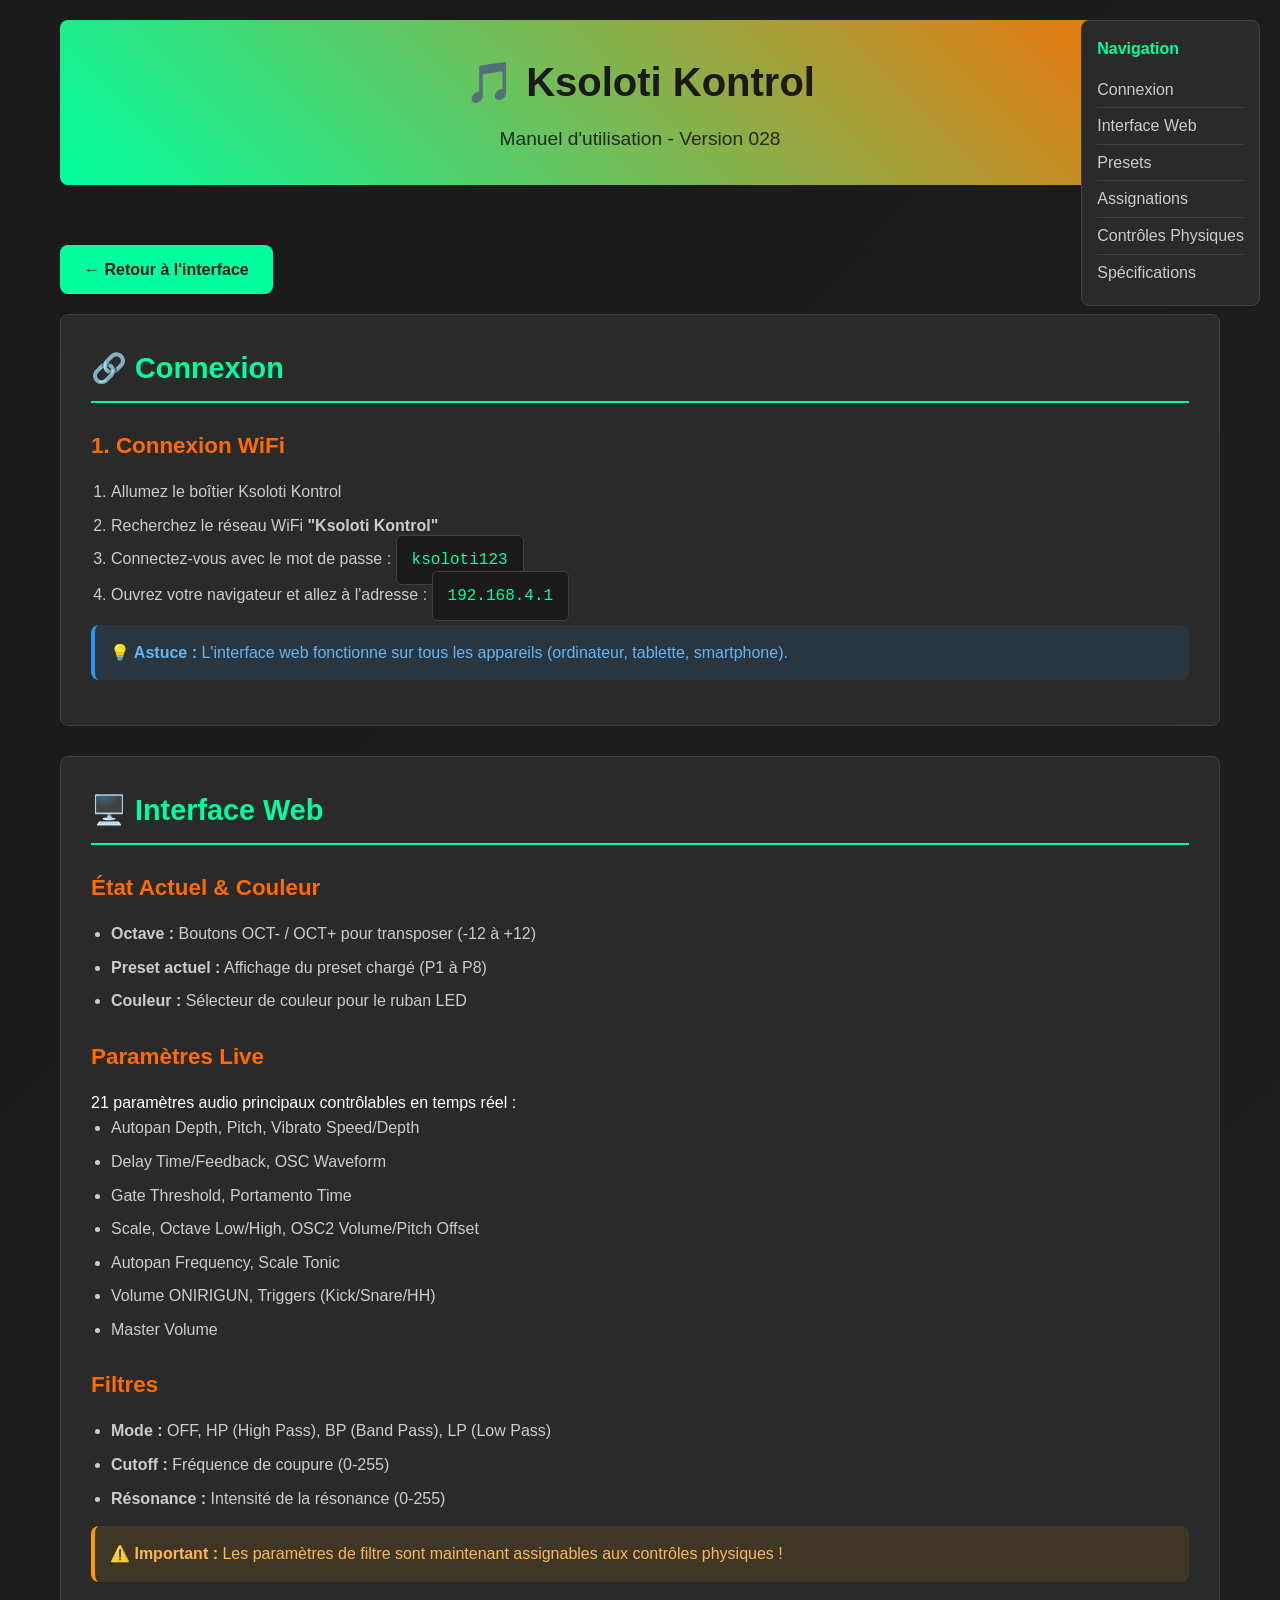
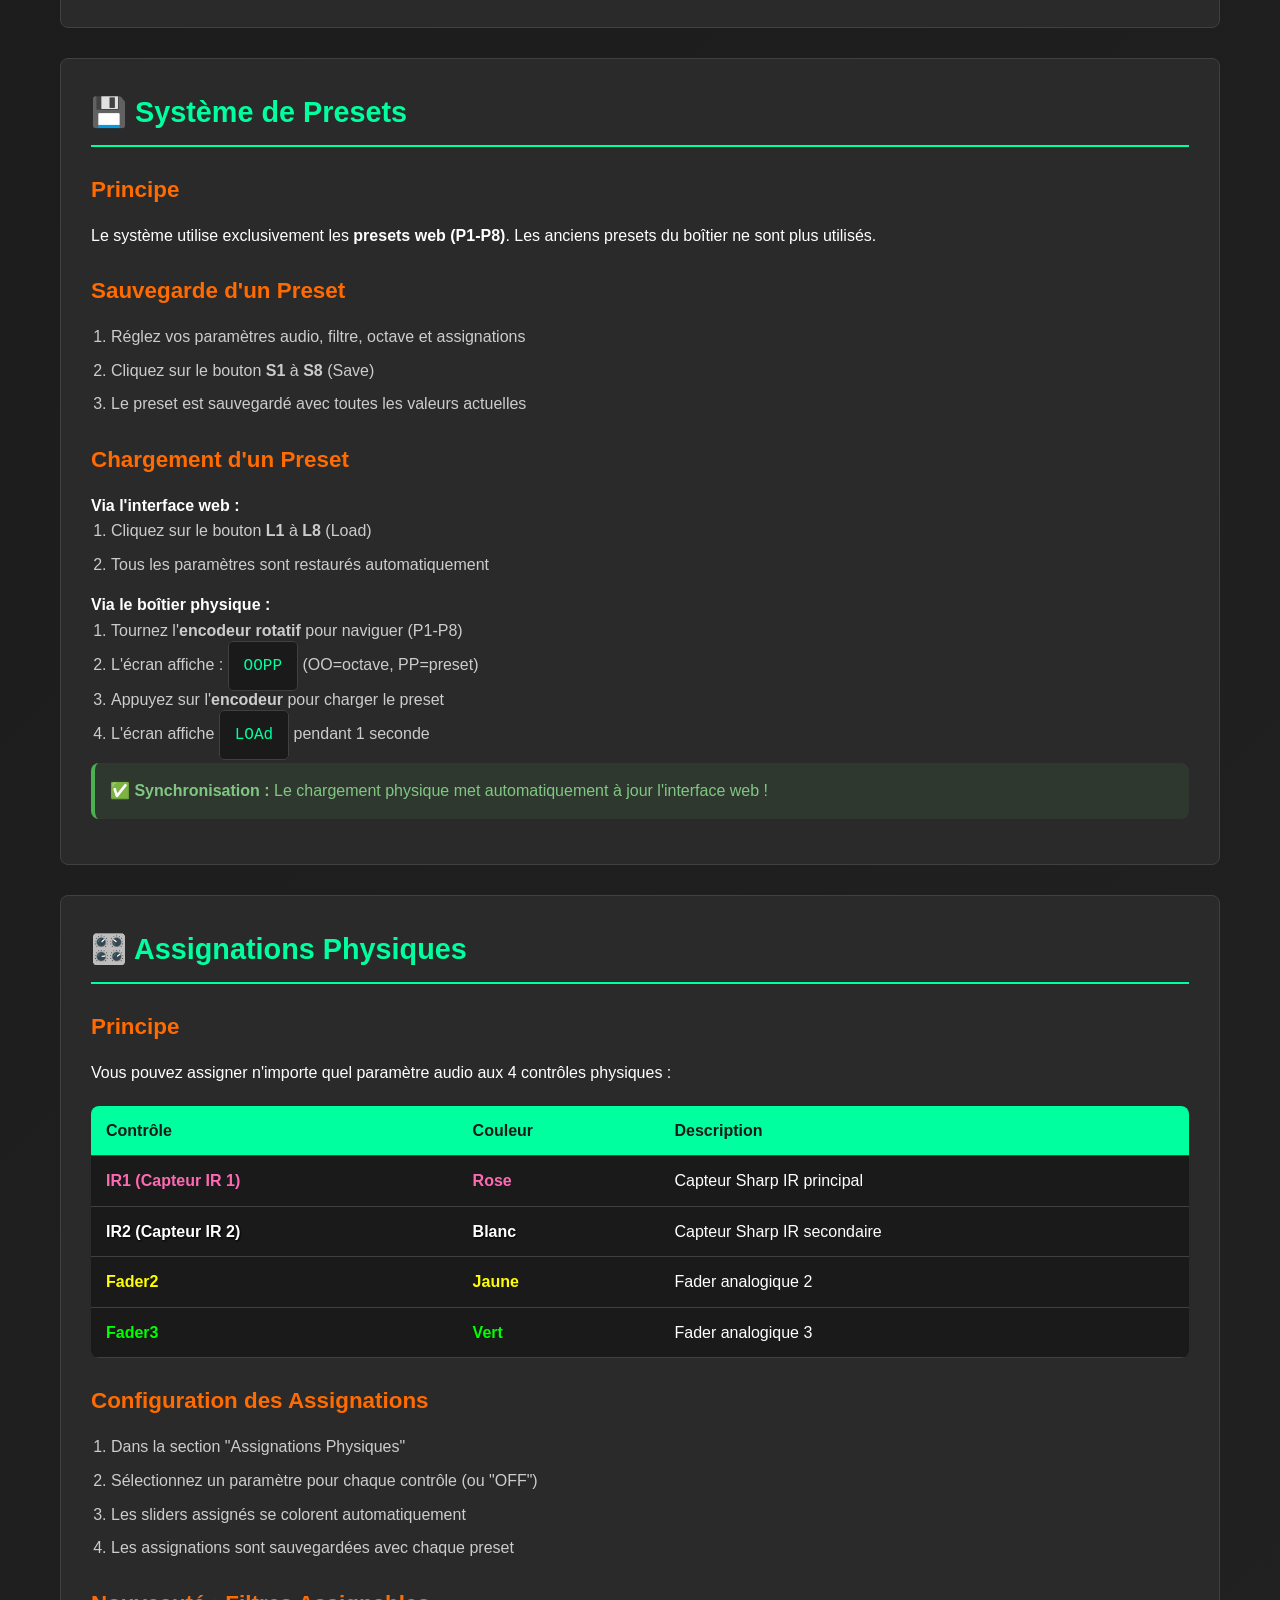
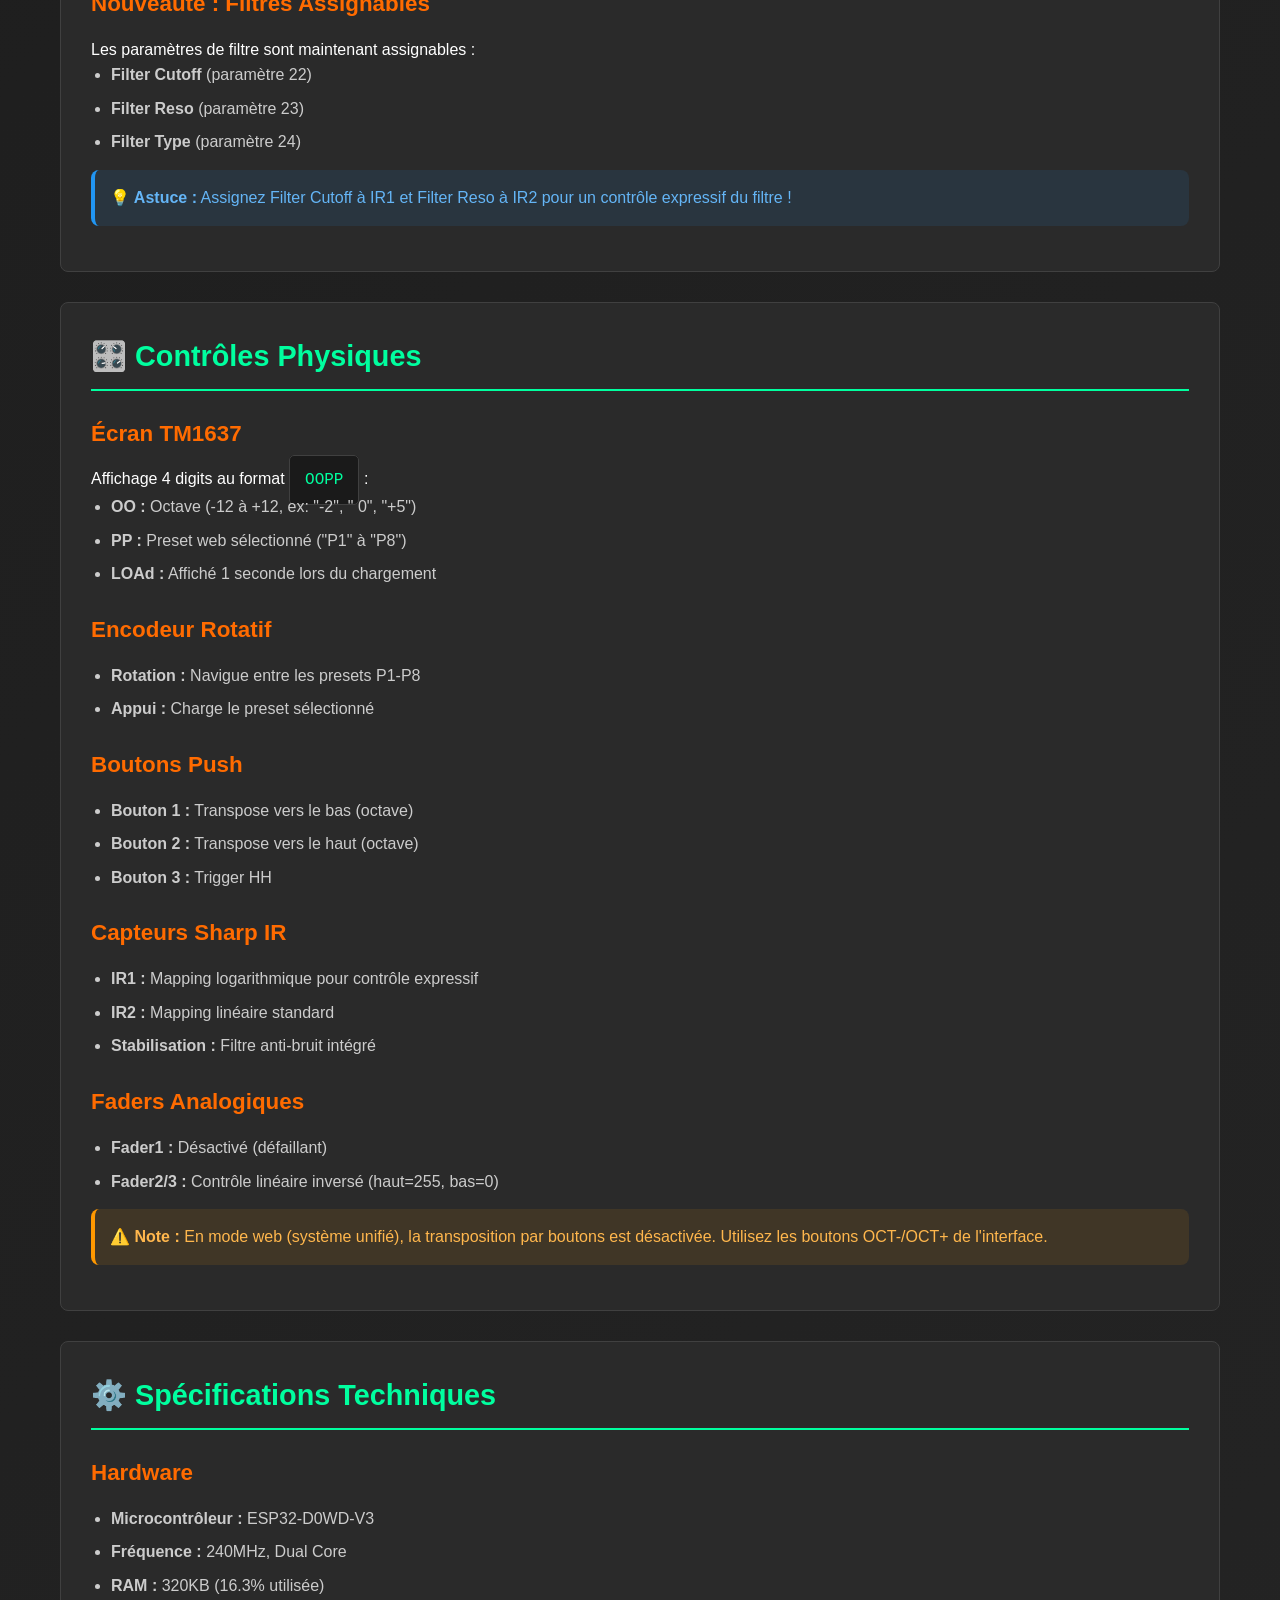
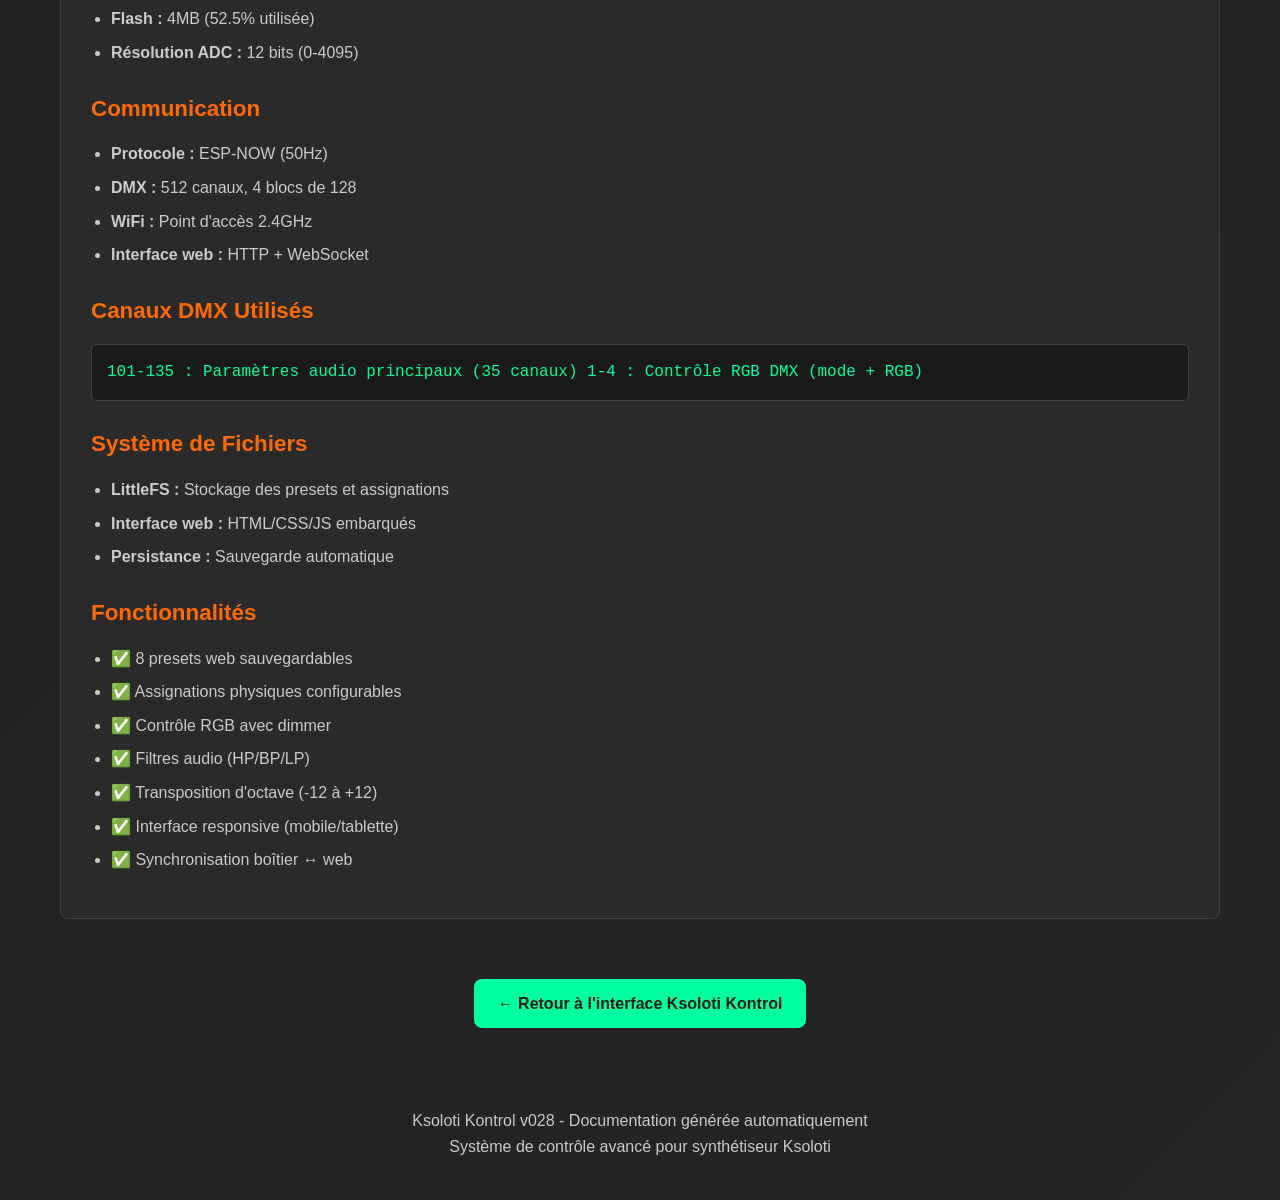
==== documentation/manuel.html @ e6fbb42e "cette version fonctionne parfaitement 26082025" ====
<!DOCTYPE html>
<html lang="fr">
<head>
    <meta charset="UTF-8">
    <meta name="viewport" content="width=device-width, initial-scale=1.0">
    <title>Manuel d'utilisation - Ksoloti Kontrol</title>
    <style>
        /* Variables CSS */
        :root {
            --primary-color: #00ff9f;
            --secondary-color: #ff6b00;
            --bg-color: #1a1a1a;
            --surface-color: #2a2a2a;
            --text-color: #ffffff;
            --text-color-secondary: #cccccc;
            --border-color: #404040;
            --success-color: #4caf50;
            --warning-color: #ff9800;
            --error-color: #f44336;
            --border-radius: 8px;
            --transition: all 0.3s ease;
        }

        /* Reset et base */
        * {
            margin: 0;
            padding: 0;
            box-sizing: border-box;
        }

        body {
            font-family: 'Segoe UI', Tahoma, Geneva, Verdana, sans-serif;
            background: linear-gradient(135deg, var(--bg-color) 0%, #252525 100%);
            color: var(--text-color);
            line-height: 1.6;
            min-height: 100vh;
        }

        .main-container {
            max-width: 1200px;
            margin: 0 auto;
            padding: 20px;
        }

        /* Header */
        header {
            text-align: center;
            margin-bottom: 40px;
            padding: 30px 0;
            background: linear-gradient(45deg, var(--primary-color), var(--secondary-color));
            border-radius: var(--border-radius);
            color: var(--bg-color);
        }

        h1 {
            font-size: 2.5rem;
            font-weight: bold;
            margin-bottom: 10px;
        }

        .subtitle {
            font-size: 1.2rem;
            opacity: 0.9;
        }

        /* Sections */
        .section {
            background: var(--surface-color);
            border-radius: var(--border-radius);
            padding: 30px;
            margin-bottom: 30px;
            border: 1px solid var(--border-color);
        }

        .section h2 {
            color: var(--primary-color);
            font-size: 1.8rem;
            margin-bottom: 20px;
            border-bottom: 2px solid var(--primary-color);
            padding-bottom: 10px;
        }

        .section h3 {
            color: var(--secondary-color);
            font-size: 1.4rem;
            margin: 25px 0 15px 0;
        }

        /* Listes */
        ul, ol {
            margin-left: 20px;
            margin-bottom: 15px;
        }

        li {
            margin-bottom: 8px;
            color: var(--text-color-secondary);
        }

        /* Code et exemples */
        .code {
            background: var(--bg-color);
            border: 1px solid var(--border-color);
            border-radius: 5px;
            padding: 15px;
            font-family: 'Courier New', monospace;
            margin: 15px 0;
            color: var(--primary-color);
        }

        /* Tableaux */
        table {
            width: 100%;
            border-collapse: collapse;
            margin: 20px 0;
            background: var(--bg-color);
            border-radius: var(--border-radius);
            overflow: hidden;
        }

        th, td {
            padding: 12px 15px;
            text-align: left;
            border-bottom: 1px solid var(--border-color);
        }

        th {
            background: var(--primary-color);
            color: var(--bg-color);
            font-weight: bold;
        }

        tr:hover {
            background: rgba(0, 255, 159, 0.1);
        }

        /* Couleurs d'assignation */
        .color-ir1 { color: #ff69b4; font-weight: bold; }
        .color-ir2 { color: #ffffff; font-weight: bold; text-shadow: 1px 1px 2px #000000; }
        .color-fader2 { color: #ffff00; font-weight: bold; }
        .color-fader3 { color: #00ff00; font-weight: bold; }

        /* Alertes */
        .alert {
            padding: 15px;
            border-radius: var(--border-radius);
            margin: 15px 0;
            border-left: 4px solid;
        }

        .alert-info {
            background: rgba(33, 150, 243, 0.1);
            border-color: #2196f3;
            color: #64b5f6;
        }

        .alert-warning {
            background: rgba(255, 152, 0, 0.1);
            border-color: var(--warning-color);
            color: #ffb74d;
        }

        .alert-success {
            background: rgba(76, 175, 80, 0.1);
            border-color: var(--success-color);
            color: #81c784;
        }

        /* Navigation flottante */
        .nav-float {
            position: fixed;
            top: 20px;
            right: 20px;
            background: var(--surface-color);
            border: 1px solid var(--border-color);
            border-radius: var(--border-radius);
            padding: 15px;
            max-width: 250px;
            z-index: 1000;
        }

        .nav-float h3 {
            color: var(--primary-color);
            font-size: 1rem;
            margin-bottom: 10px;
        }

        .nav-float a {
            display: block;
            color: var(--text-color-secondary);
            text-decoration: none;
            padding: 5px 0;
            border-bottom: 1px solid var(--border-color);
            transition: var(--transition);
        }

        .nav-float a:hover {
            color: var(--primary-color);
        }

        .nav-float a:last-child {
            border-bottom: none;
        }

        /* Responsive */
        @media (max-width: 768px) {
            .nav-float {
                display: none;
            }
            
            h1 {
                font-size: 2rem;
            }
            
            .section {
                padding: 20px;
            }
        }

        /* Bouton retour */
        .back-button {
            display: inline-block;
            background: var(--primary-color);
            color: var(--bg-color);
            padding: 12px 24px;
            border-radius: var(--border-radius);
            text-decoration: none;
            font-weight: bold;
            transition: var(--transition);
            margin: 20px 0;
        }

        .back-button:hover {
            background: var(--secondary-color);
            transform: translateY(-2px);
        }
    </style>
</head>
<body>
    <!-- Navigation flottante -->
    <div class="nav-float">
        <h3>Navigation</h3>
        <a href="#connexion">Connexion</a>
        <a href="#interface">Interface Web</a>
        <a href="#presets">Presets</a>
        <a href="#assignations">Assignations</a>
        <a href="#boitier">Contrôles Physiques</a>
        <a href="#specifications">Spécifications</a>
    </div>

    <div class="main-container">
        <header>
            <h1>🎵 Ksoloti Kontrol</h1>
            <div class="subtitle">Manuel d'utilisation - Version 028</div>
        </header>

        <a href="/" class="back-button">← Retour à l'interface</a>

        <section class="section" id="connexion">
            <h2>🔗 Connexion</h2>
            
            <h3>1. Connexion WiFi</h3>
            <ol>
                <li>Allumez le boîtier Ksoloti Kontrol</li>
                <li>Recherchez le réseau WiFi <strong>"Ksoloti Kontrol"</strong></li>
                <li>Connectez-vous avec le mot de passe : <span class="code">ksoloti123</span></li>
                <li>Ouvrez votre navigateur et allez à l'adresse : <span class="code">192.168.4.1</span></li>
            </ol>

            <div class="alert alert-info">
                <strong>💡 Astuce :</strong> L'interface web fonctionne sur tous les appareils (ordinateur, tablette, smartphone).
            </div>
        </section>

        <section class="section" id="interface">
            <h2>🖥️ Interface Web</h2>
            
            <h3>État Actuel & Couleur</h3>
            <ul>
                <li><strong>Octave :</strong> Boutons OCT- / OCT+ pour transposer (-12 à +12)</li>
                <li><strong>Preset actuel :</strong> Affichage du preset chargé (P1 à P8)</li>
                <li><strong>Couleur :</strong> Sélecteur de couleur pour le ruban LED</li>
            </ul>

            <h3>Paramètres Live</h3>
            <p>21 paramètres audio principaux contrôlables en temps réel :</p>
            <ul>
                <li>Autopan Depth, Pitch, Vibrato Speed/Depth</li>
                <li>Delay Time/Feedback, OSC Waveform</li>
                <li>Gate Threshold, Portamento Time</li>
                <li>Scale, Octave Low/High, OSC2 Volume/Pitch Offset</li>
                <li>Autopan Frequency, Scale Tonic</li>
                <li>Volume ONIRIGUN, Triggers (Kick/Snare/HH)</li>
                <li>Master Volume</li>
            </ul>

            <h3>Filtres</h3>
            <ul>
                <li><strong>Mode :</strong> OFF, HP (High Pass), BP (Band Pass), LP (Low Pass)</li>
                <li><strong>Cutoff :</strong> Fréquence de coupure (0-255)</li>
                <li><strong>Résonance :</strong> Intensité de la résonance (0-255)</li>
            </ul>

            <div class="alert alert-warning">
                <strong>⚠️ Important :</strong> Les paramètres de filtre sont maintenant assignables aux contrôles physiques !
            </div>
        </section>

        <section class="section" id="presets">
            <h2>💾 Système de Presets</h2>
            
            <h3>Principe</h3>
            <p>Le système utilise exclusivement les <strong>presets web (P1-P8)</strong>. Les anciens presets du boîtier ne sont plus utilisés.</p>

            <h3>Sauvegarde d'un Preset</h3>
            <ol>
                <li>Réglez vos paramètres audio, filtre, octave et assignations</li>
                <li>Cliquez sur le bouton <strong>S1</strong> à <strong>S8</strong> (Save)</li>
                <li>Le preset est sauvegardé avec toutes les valeurs actuelles</li>
            </ol>

            <h3>Chargement d'un Preset</h3>
            <p><strong>Via l'interface web :</strong></p>
            <ol>
                <li>Cliquez sur le bouton <strong>L1</strong> à <strong>L8</strong> (Load)</li>
                <li>Tous les paramètres sont restaurés automatiquement</li>
            </ol>

            <p><strong>Via le boîtier physique :</strong></p>
            <ol>
                <li>Tournez l'<strong>encodeur rotatif</strong> pour naviguer (P1-P8)</li>
                <li>L'écran affiche : <span class="code">OOPP</span> (OO=octave, PP=preset)</li>
                <li>Appuyez sur l'<strong>encodeur</strong> pour charger le preset</li>
                <li>L'écran affiche <span class="code">LOAd</span> pendant 1 seconde</li>
            </ol>

            <div class="alert alert-success">
                <strong>✅ Synchronisation :</strong> Le chargement physique met automatiquement à jour l'interface web !
            </div>
        </section>

        <section class="section" id="assignations">
            <h2>🎛️ Assignations Physiques</h2>
            
            <h3>Principe</h3>
            <p>Vous pouvez assigner n'importe quel paramètre audio aux 4 contrôles physiques :</p>
            
            <table>
                <tr>
                    <th>Contrôle</th>
                    <th>Couleur</th>
                    <th>Description</th>
                </tr>
                <tr>
                    <td class="color-ir1">IR1 (Capteur IR 1)</td>
                    <td class="color-ir1">Rose</td>
                    <td>Capteur Sharp IR principal</td>
                </tr>
                <tr>
                    <td class="color-ir2">IR2 (Capteur IR 2)</td>
                    <td class="color-ir2">Blanc</td>
                    <td>Capteur Sharp IR secondaire</td>
                </tr>
                <tr>
                    <td class="color-fader2">Fader2</td>
                    <td class="color-fader2">Jaune</td>
                    <td>Fader analogique 2</td>
                </tr>
                <tr>
                    <td class="color-fader3">Fader3</td>
                    <td class="color-fader3">Vert</td>
                    <td>Fader analogique 3</td>
                </tr>
            </table>

            <h3>Configuration des Assignations</h3>
            <ol>
                <li>Dans la section "Assignations Physiques"</li>
                <li>Sélectionnez un paramètre pour chaque contrôle (ou "OFF")</li>
                <li>Les sliders assignés se colorent automatiquement</li>
                <li>Les assignations sont sauvegardées avec chaque preset</li>
            </ol>

            <h3>Nouveauté : Filtres Assignables</h3>
            <p>Les paramètres de filtre sont maintenant assignables :</p>
            <ul>
                <li><strong>Filter Cutoff</strong> (paramètre 22)</li>
                <li><strong>Filter Reso</strong> (paramètre 23)</li>
                <li><strong>Filter Type</strong> (paramètre 24)</li>
            </ul>

            <div class="alert alert-info">
                <strong>💡 Astuce :</strong> Assignez Filter Cutoff à IR1 et Filter Reso à IR2 pour un contrôle expressif du filtre !
            </div>
        </section>

        <section class="section" id="boitier">
            <h2>🎛️ Contrôles Physiques</h2>
            
            <h3>Écran TM1637</h3>
            <p>Affichage 4 digits au format <span class="code">OOPP</span> :</p>
            <ul>
                <li><strong>OO :</strong> Octave (-12 à +12, ex: "-2", " 0", "+5")</li>
                <li><strong>PP :</strong> Preset web sélectionné ("P1" à "P8")</li>
                <li><strong>LOAd :</strong> Affiché 1 seconde lors du chargement</li>
            </ul>

            <h3>Encodeur Rotatif</h3>
            <ul>
                <li><strong>Rotation :</strong> Navigue entre les presets P1-P8</li>
                <li><strong>Appui :</strong> Charge le preset sélectionné</li>
            </ul>

            <h3>Boutons Push</h3>
            <ul>
                <li><strong>Bouton 1 :</strong> Transpose vers le bas (octave)</li>
                <li><strong>Bouton 2 :</strong> Transpose vers le haut (octave)</li>
                <li><strong>Bouton 3 :</strong> Trigger HH</li>
            </ul>

            <h3>Capteurs Sharp IR</h3>
            <ul>
                <li><strong>IR1 :</strong> Mapping logarithmique pour contrôle expressif</li>
                <li><strong>IR2 :</strong> Mapping linéaire standard</li>
                <li><strong>Stabilisation :</strong> Filtre anti-bruit intégré</li>
            </ul>

            <h3>Faders Analogiques</h3>
            <ul>
                <li><strong>Fader1 :</strong> Désactivé (défaillant)</li>
                <li><strong>Fader2/3 :</strong> Contrôle linéaire inversé (haut=255, bas=0)</li>
            </ul>

            <div class="alert alert-warning">
                <strong>⚠️ Note :</strong> En mode web (système unifié), la transposition par boutons est désactivée. Utilisez les boutons OCT-/OCT+ de l'interface.
            </div>
        </section>

        <section class="section" id="specifications">
            <h2>⚙️ Spécifications Techniques</h2>
            
            <h3>Hardware</h3>
            <ul>
                <li><strong>Microcontrôleur :</strong> ESP32-D0WD-V3</li>
                <li><strong>Fréquence :</strong> 240MHz, Dual Core</li>
                <li><strong>RAM :</strong> 320KB (16.3% utilisée)</li>
                <li><strong>Flash :</strong> 4MB (52.5% utilisée)</li>
                <li><strong>Résolution ADC :</strong> 12 bits (0-4095)</li>
            </ul>

            <h3>Communication</h3>
            <ul>
                <li><strong>Protocole :</strong> ESP-NOW (50Hz)</li>
                <li><strong>DMX :</strong> 512 canaux, 4 blocs de 128</li>
                <li><strong>WiFi :</strong> Point d'accès 2.4GHz</li>
                <li><strong>Interface web :</strong> HTTP + WebSocket</li>
            </ul>

            <h3>Canaux DMX Utilisés</h3>
            <div class="code">
101-135 : Paramètres audio principaux (35 canaux)
1-4     : Contrôle RGB DMX (mode + RGB)
            </div>

            <h3>Système de Fichiers</h3>
            <ul>
                <li><strong>LittleFS :</strong> Stockage des presets et assignations</li>
                <li><strong>Interface web :</strong> HTML/CSS/JS embarqués</li>
                <li><strong>Persistance :</strong> Sauvegarde automatique</li>
            </ul>

            <h3>Fonctionnalités</h3>
            <ul>
                <li>✅ 8 presets web sauvegardables</li>
                <li>✅ Assignations physiques configurables</li>
                <li>✅ Contrôle RGB avec dimmer</li>
                <li>✅ Filtres audio (HP/BP/LP)</li>
                <li>✅ Transposition d'octave (-12 à +12)</li>
                <li>✅ Interface responsive (mobile/tablette)</li>
                <li>✅ Synchronisation boîtier ↔ web</li>
            </ul>
        </section>

        <div style="text-align: center; margin: 40px 0;">
            <a href="/" class="back-button">← Retour à l'interface Ksoloti Kontrol</a>
        </div>

        <footer style="text-align: center; color: var(--text-color-secondary); margin-top: 40px; padding: 20px;">
            <p>Ksoloti Kontrol v028 - Documentation générée automatiquement</p>
            <p>Système de contrôle avancé pour synthétiseur Ksoloti</p>
        </footer>
    </div>

    <script>
        // Navigation fluide
        document.querySelectorAll('.nav-float a[href^="#"]').forEach(anchor => {
            anchor.addEventListener('click', function (e) {
                e.preventDefault();
                const target = document.querySelector(this.getAttribute('href'));
                if (target) {
                    target.scrollIntoView({
                        behavior: 'smooth',
                        block: 'start'
                    });
                }
            });
        });

        // Highlight de la section active
        function highlightActiveSection() {
            const sections = document.querySelectorAll('.section[id]');
            const navLinks = document.querySelectorAll('.nav-float a[href^="#"]');
            
            let current = '';
            sections.forEach(section => {
                const sectionTop = section.offsetTop - 100;
                if (window.pageYOffset >= sectionTop) {
                    current = section.getAttribute('id');
                }
            });

            navLinks.forEach(link => {
                link.style.color = 'var(--text-color-secondary)';
                if (link.getAttribute('href') === '#' + current) {
                    link.style.color = 'var(--primary-color)';
                }
            });
        }

        window.addEventListener('scroll', highlightActiveSection);
        highlightActiveSection(); // Initial call

        // Animation d'entrée
        document.addEventListener('DOMContentLoaded', function() {
            const sections = document.querySelectorAll('.section');
            const observer = new IntersectionObserver((entries) => {
                entries.forEach(entry => {
                    if (entry.isIntersecting) {
                        entry.target.style.opacity = '1';
                        entry.target.style.transform = 'translateY(0)';
                    }
                });
            }, { threshold: 0.1 });

            sections.forEach(section => {
                section.style.opacity = '0';
                section.style.transform = 'translateY(30px)';
                section.style.transition = 'opacity 0.6s ease, transform 0.6s ease';
                observer.observe(section);
            });
        });
    </script>
</body>
</html>
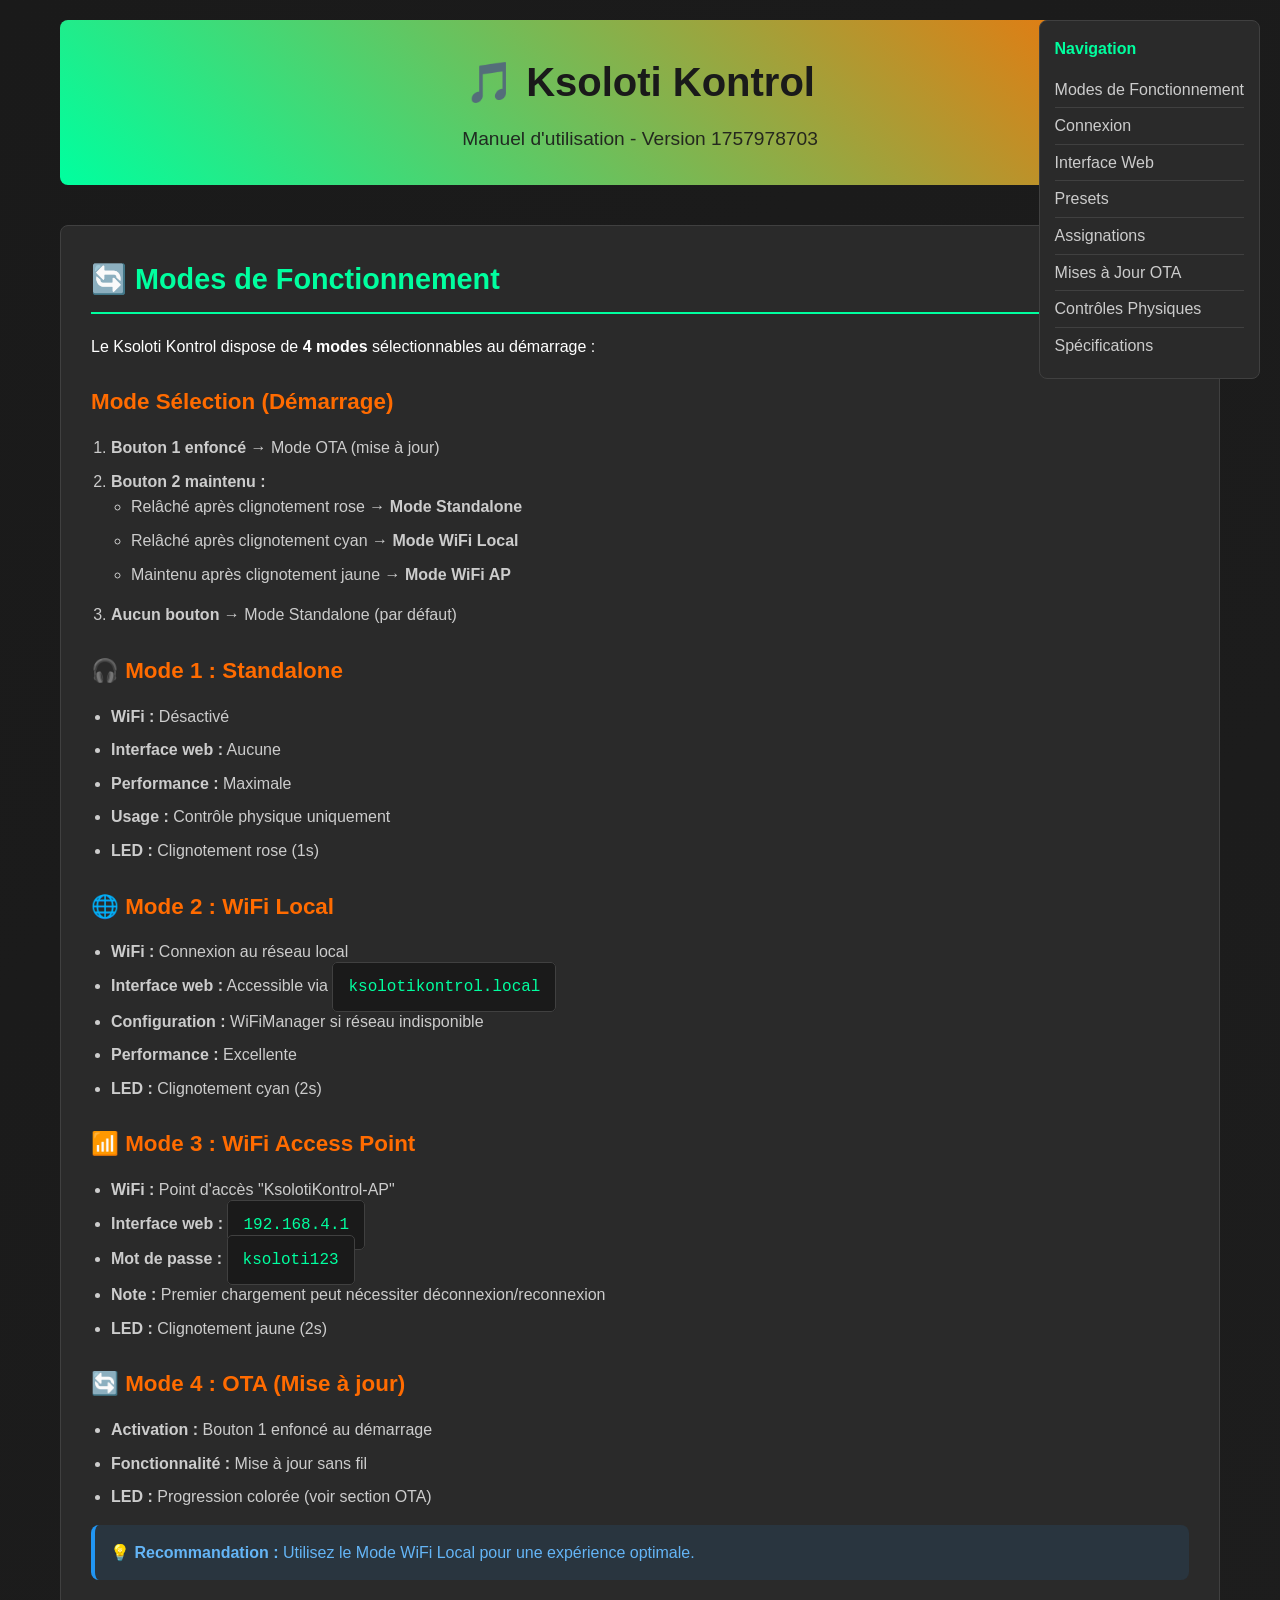
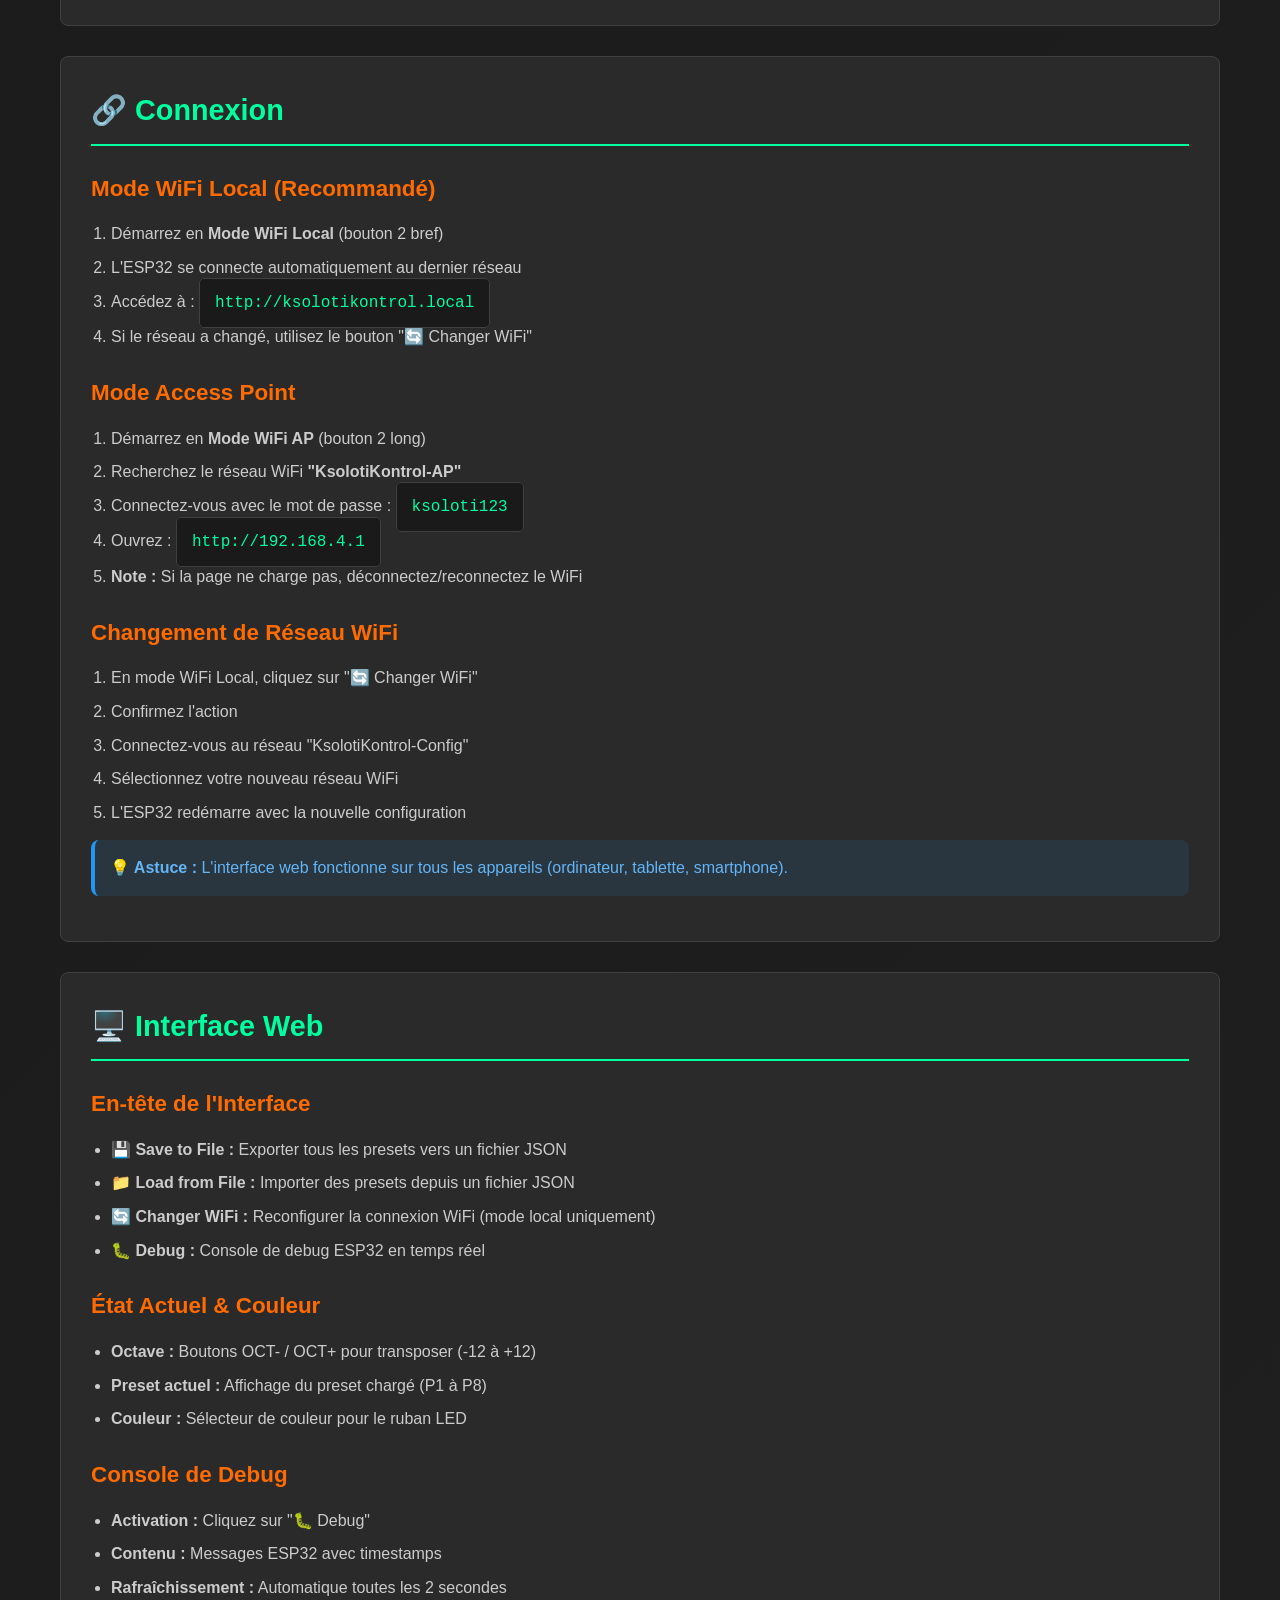
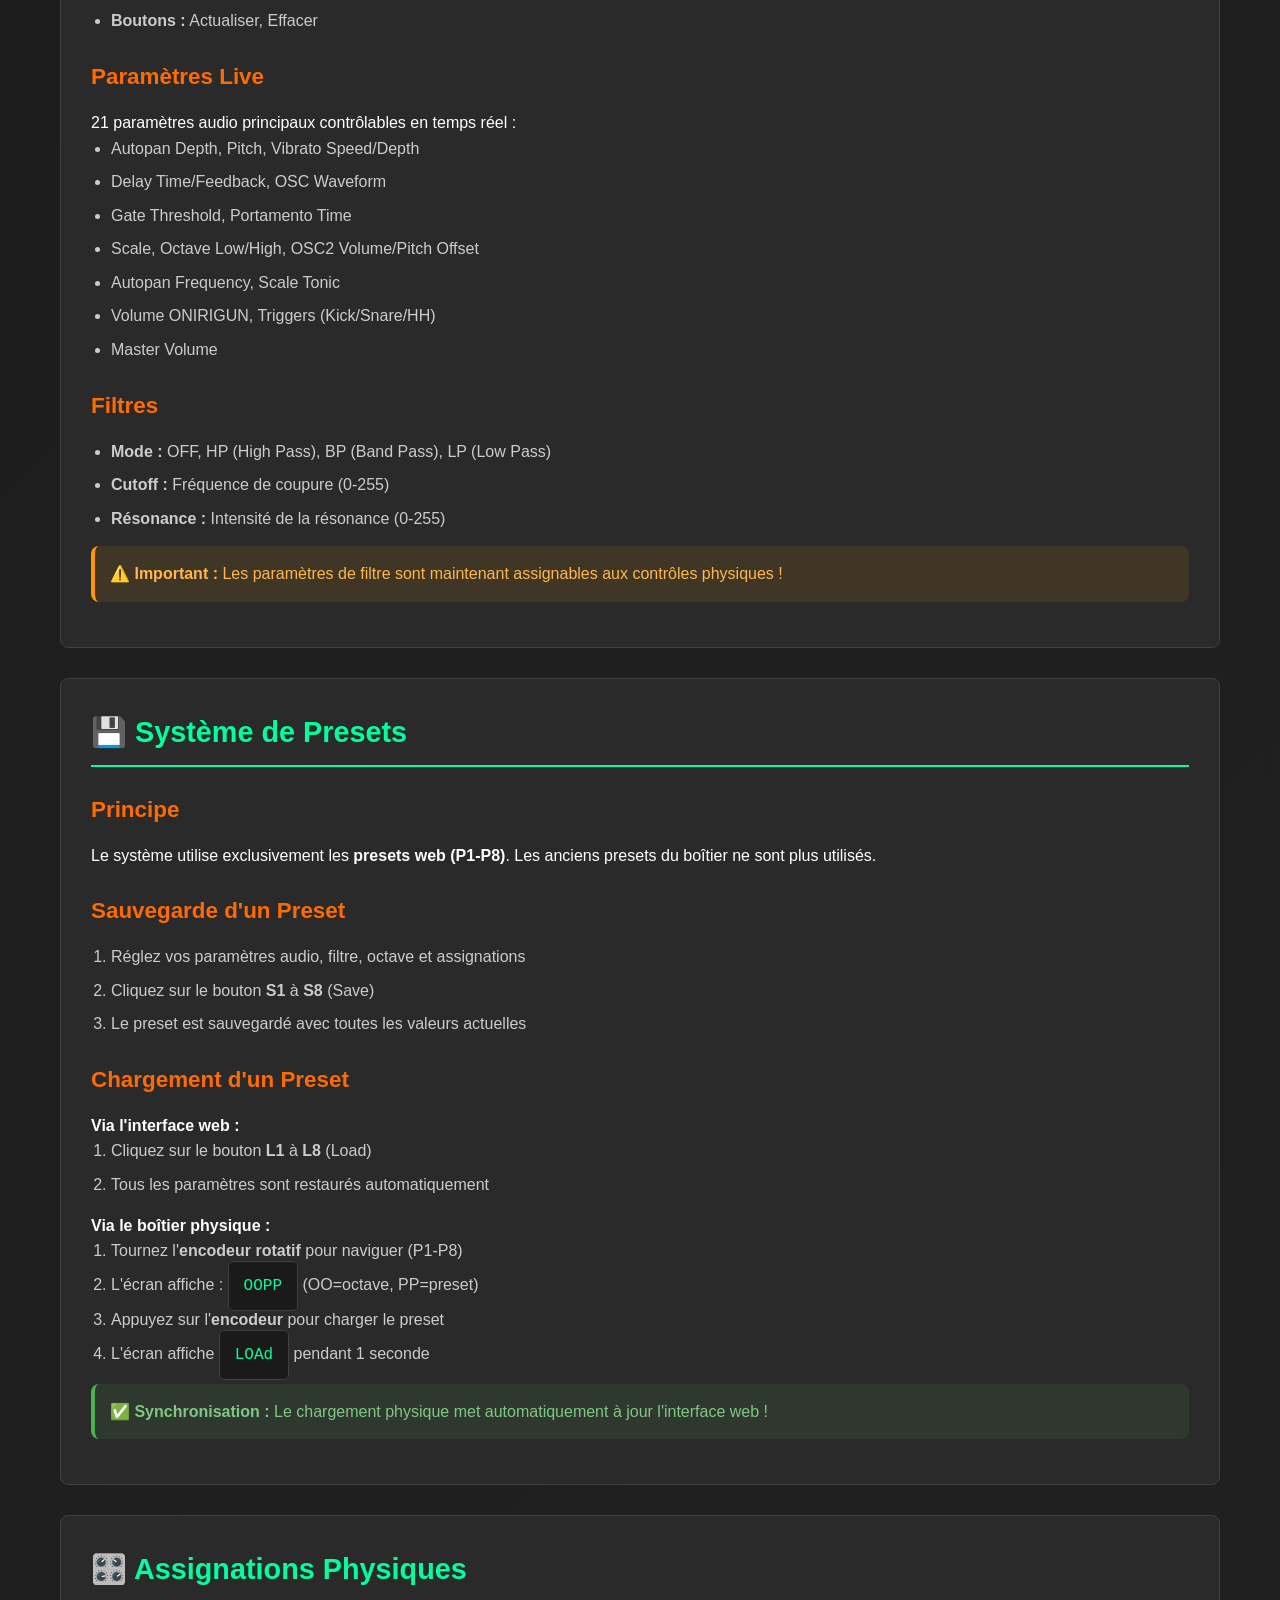
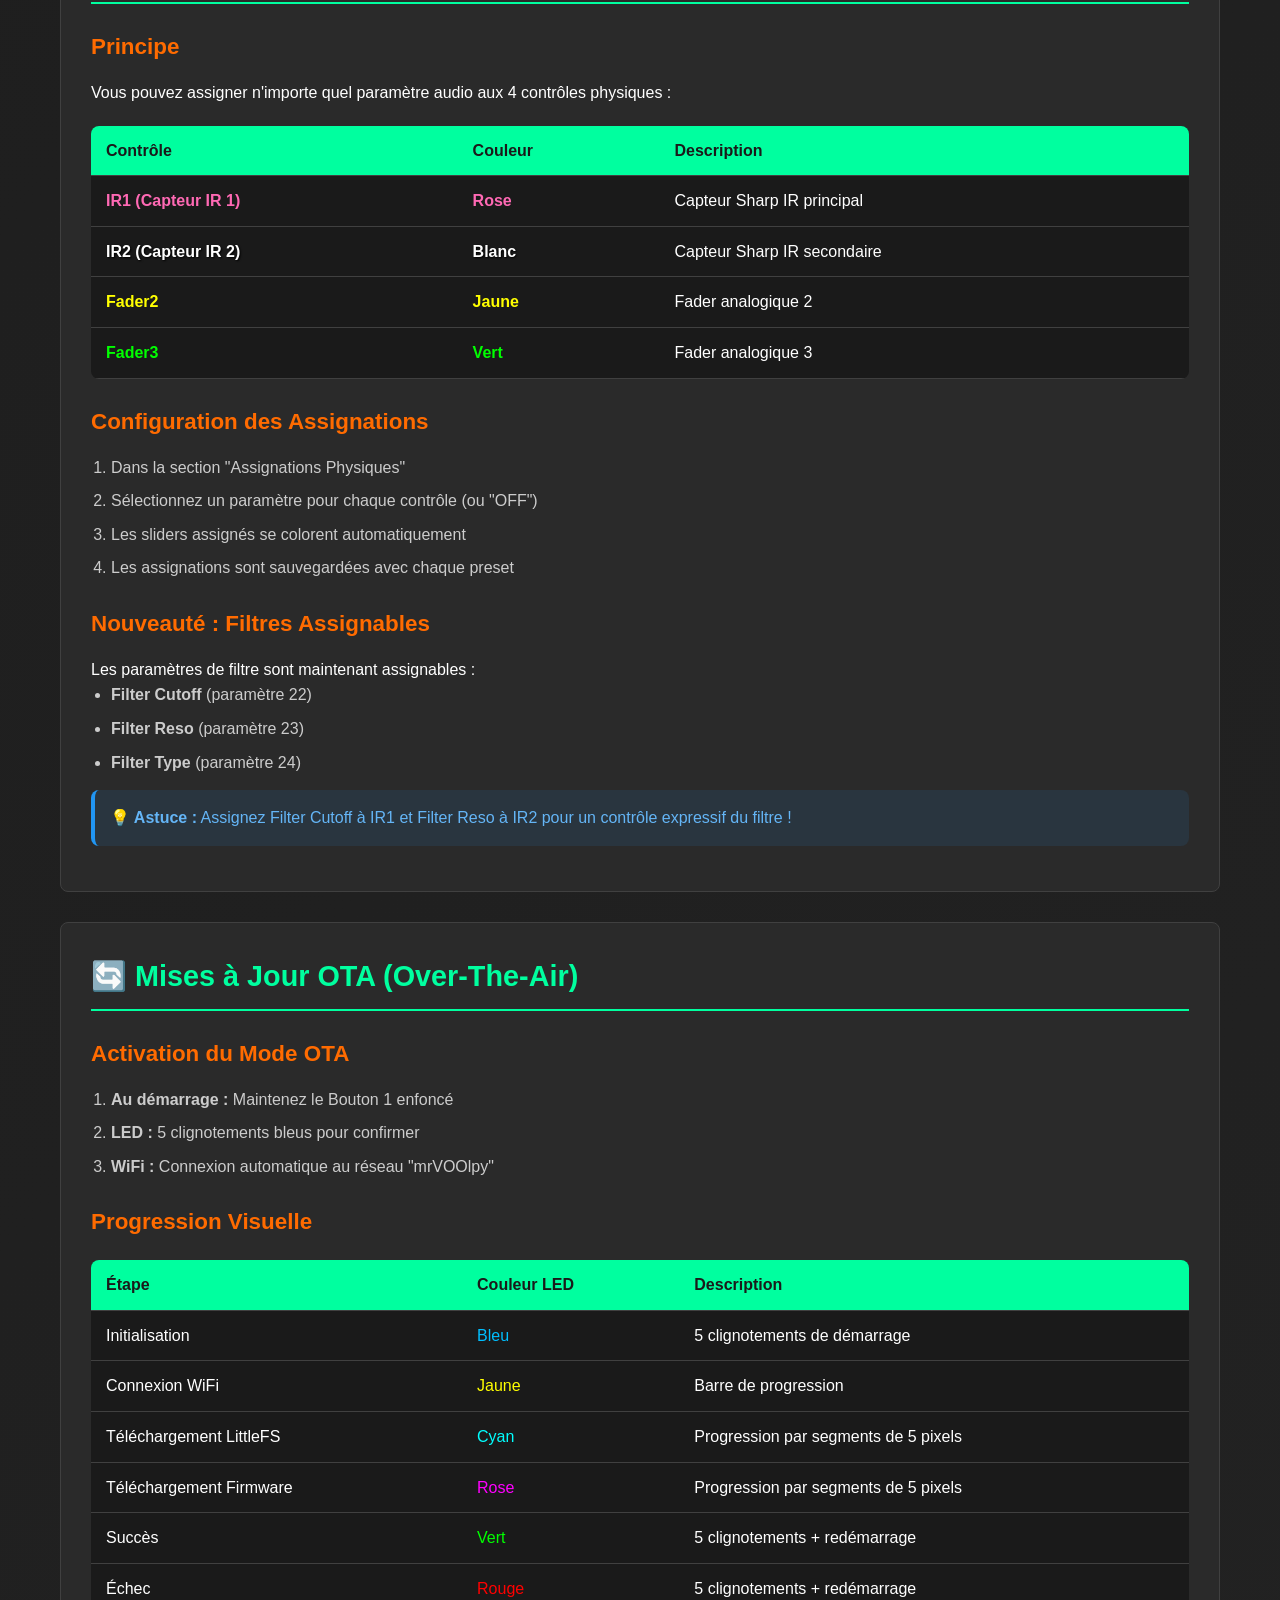
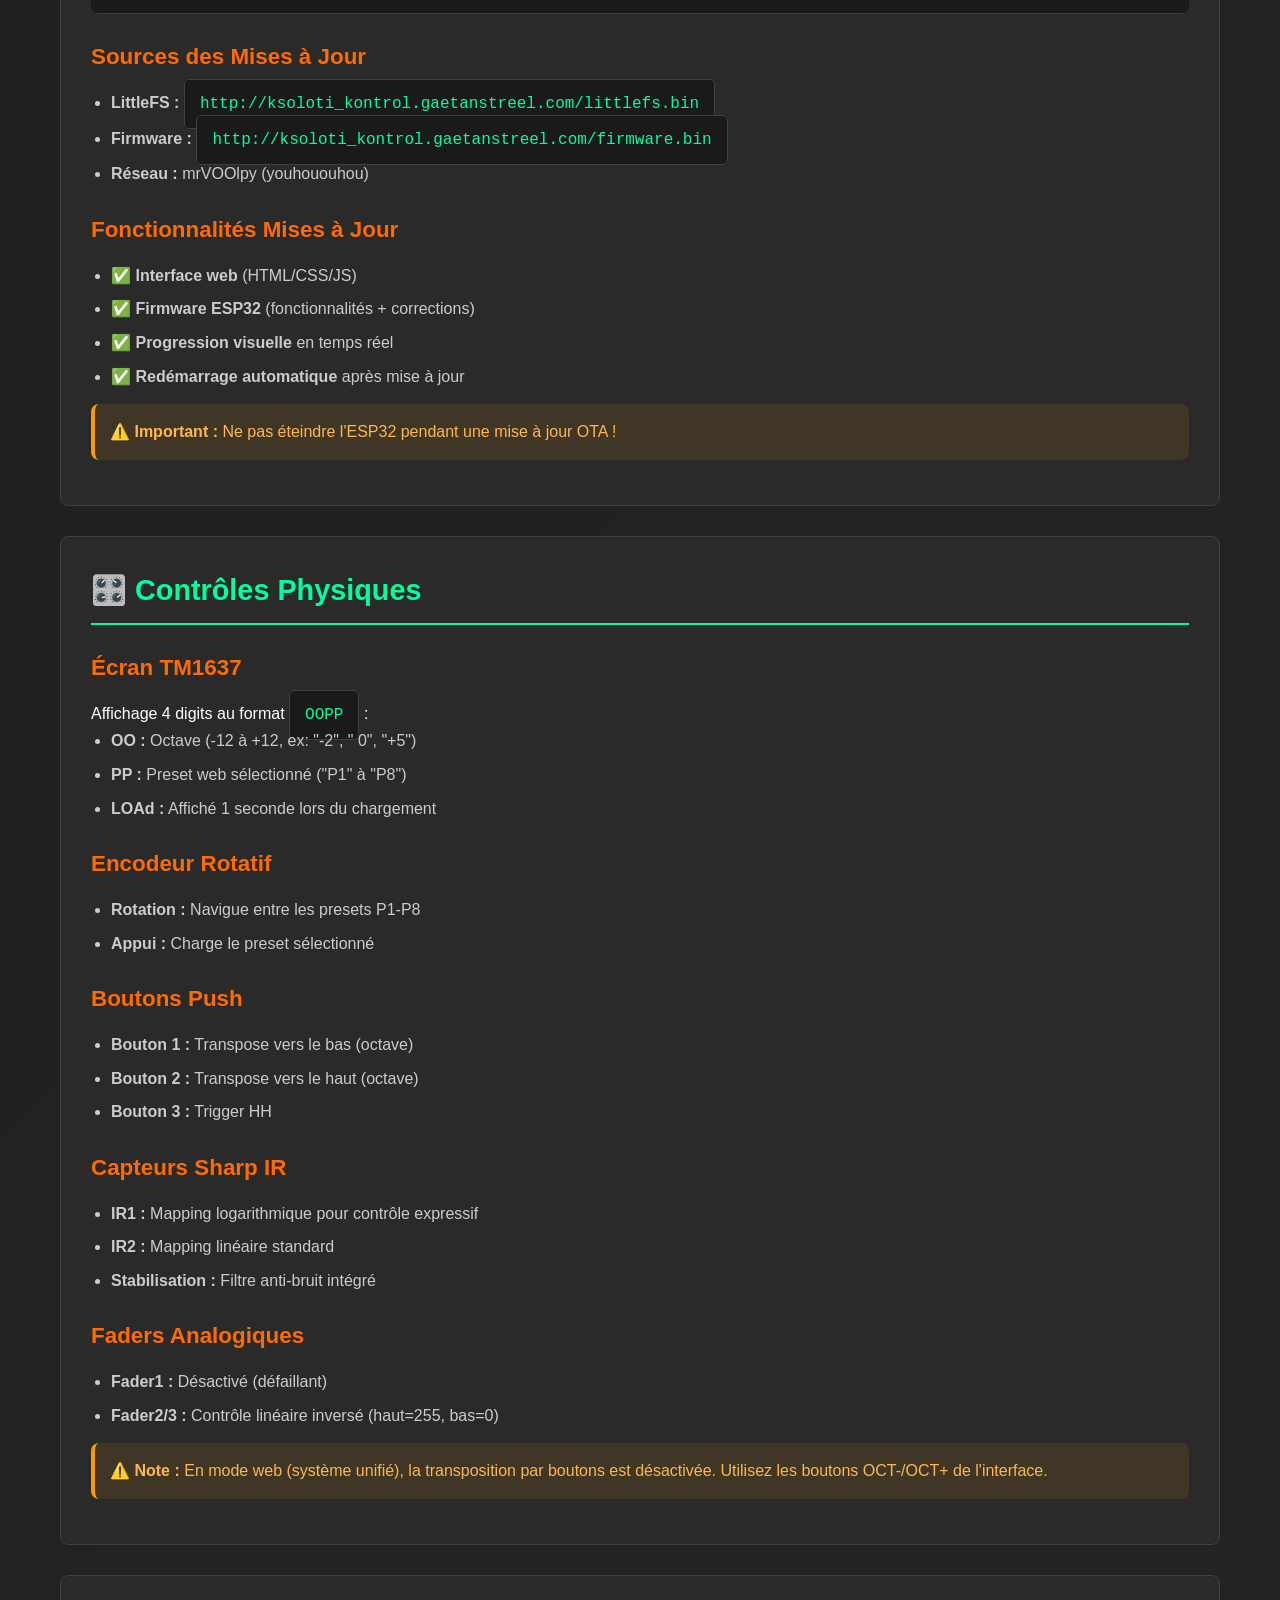
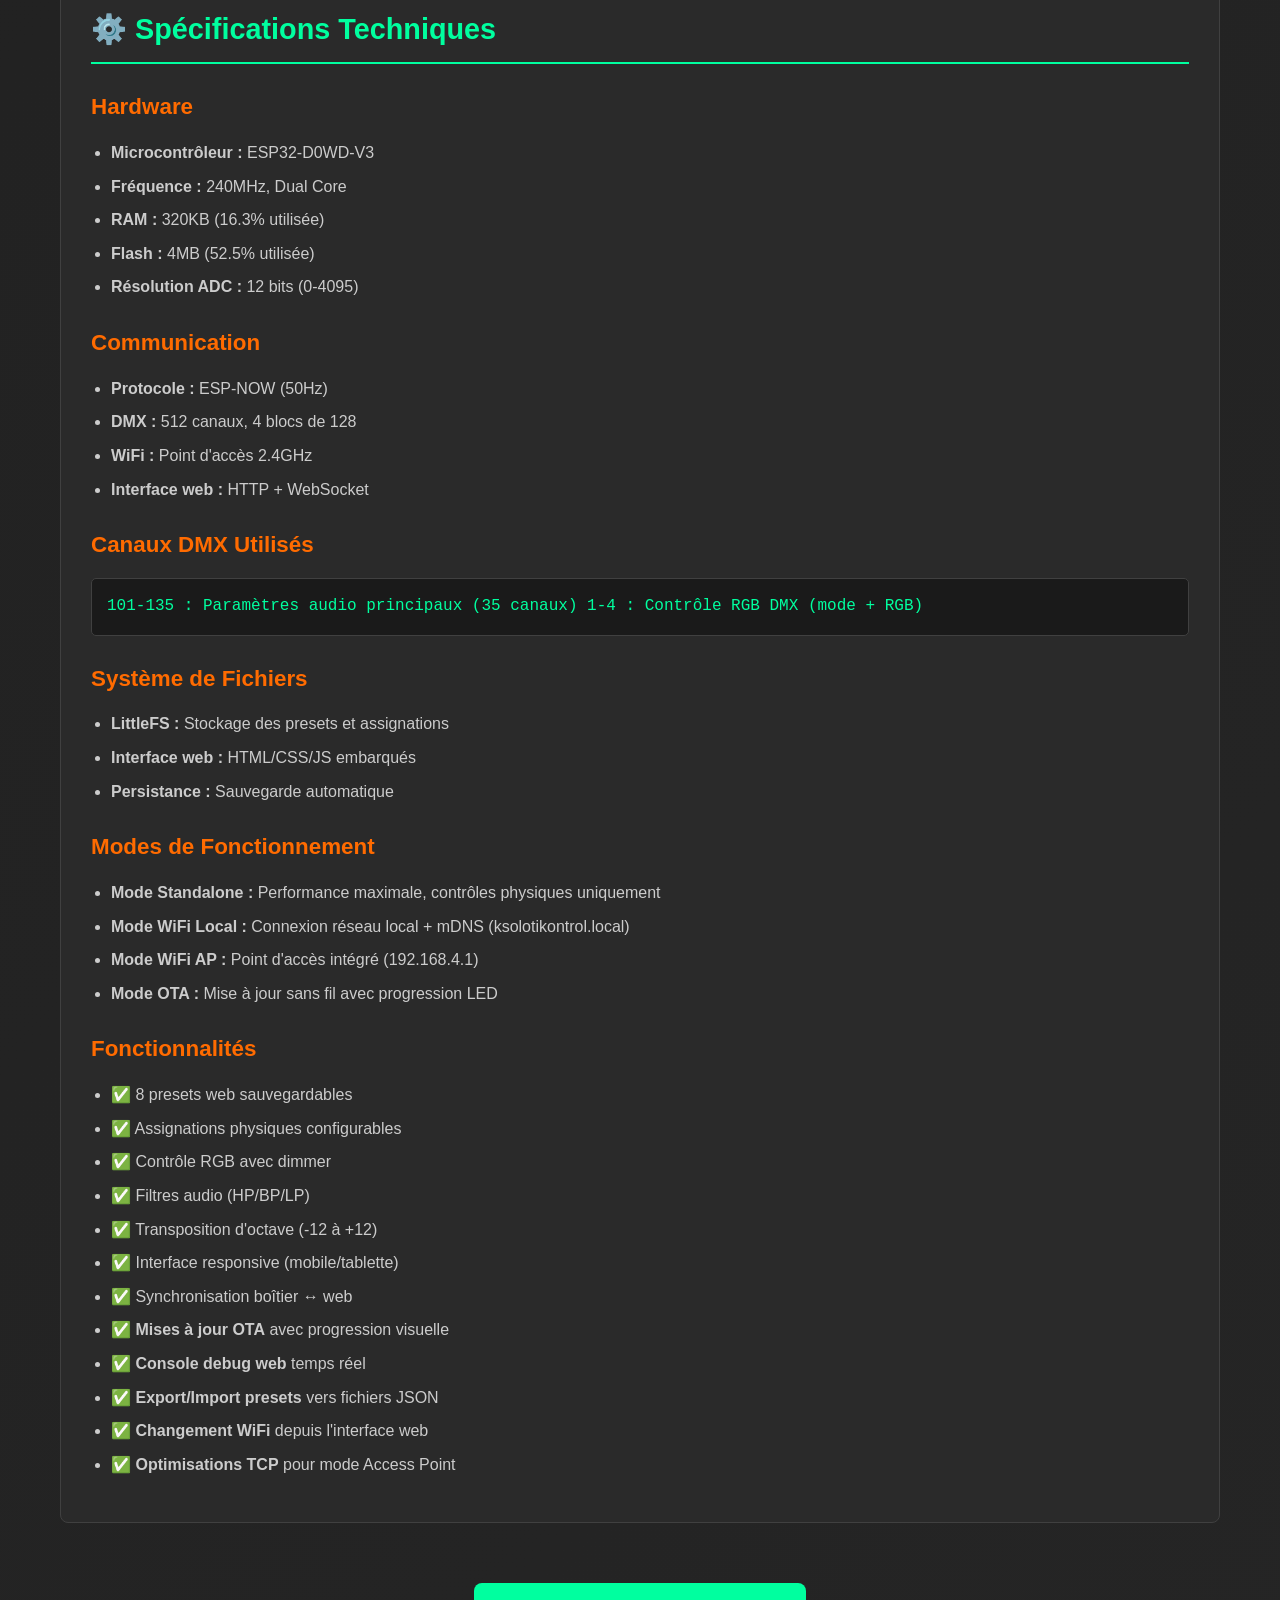
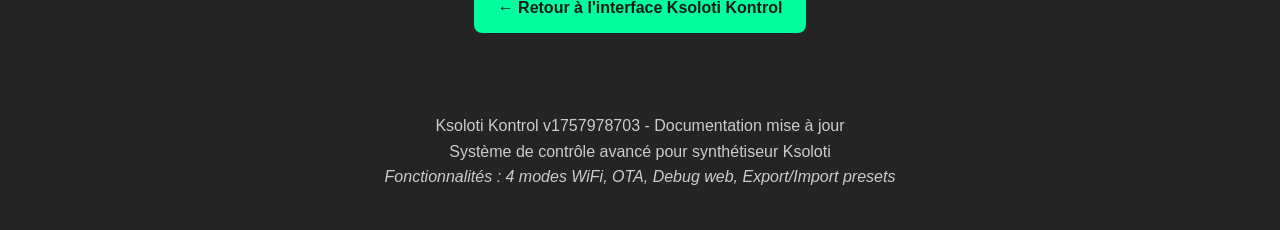
==== commit a8ee45b8: "tout a l'air ok et mise à jour de la doc" ====
--- a/documentation/manuel.html
+++ b/documentation/manuel.html
@@ -240,10 +240,12 @@
     <!-- Navigation flottante -->
     <div class="nav-float">
         <h3>Navigation</h3>
+        <a href="#modes">Modes de Fonctionnement</a>
         <a href="#connexion">Connexion</a>
         <a href="#interface">Interface Web</a>
         <a href="#presets">Presets</a>
         <a href="#assignations">Assignations</a>
+        <a href="#ota">Mises à Jour OTA</a>
         <a href="#boitier">Contrôles Physiques</a>
         <a href="#specifications">Spécifications</a>
     </div>
@@ -251,20 +253,93 @@
     <div class="main-container">
         <header>
             <h1>🎵 Ksoloti Kontrol</h1>
-            <div class="subtitle">Manuel d'utilisation - Version 028</div>
+            <div class="subtitle">Manuel d'utilisation - Version 1757978703</div>
         </header>
 
-        <a href="/" class="back-button">← Retour à l'interface</a>
+        <section class="section" id="modes">
+            <h2>🔄 Modes de Fonctionnement</h2>
+            
+            <p>Le Ksoloti Kontrol dispose de <strong>4 modes</strong> sélectionnables au démarrage :</p>
+            
+            <h3>Mode Sélection (Démarrage)</h3>
+            <ol>
+                <li><strong>Bouton 1 enfoncé</strong> → Mode OTA (mise à jour)</li>
+                <li><strong>Bouton 2 maintenu :</strong>
+                    <ul>
+                        <li>Relâché après clignotement rose → <strong>Mode Standalone</strong></li>
+                        <li>Relâché après clignotement cyan → <strong>Mode WiFi Local</strong></li>
+                        <li>Maintenu après clignotement jaune → <strong>Mode WiFi AP</strong></li>
+                    </ul>
+                </li>
+                <li><strong>Aucun bouton</strong> → Mode Standalone (par défaut)</li>
+            </ol>
+
+            <h3>🎧 Mode 1 : Standalone</h3>
+            <ul>
+                <li><strong>WiFi :</strong> Désactivé</li>
+                <li><strong>Interface web :</strong> Aucune</li>
+                <li><strong>Performance :</strong> Maximale</li>
+                <li><strong>Usage :</strong> Contrôle physique uniquement</li>
+                <li><strong>LED :</strong> Clignotement rose (1s)</li>
+            </ul>
+
+            <h3>🌐 Mode 2 : WiFi Local</h3>
+            <ul>
+                <li><strong>WiFi :</strong> Connexion au réseau local</li>
+                <li><strong>Interface web :</strong> Accessible via <span class="code">ksolotikontrol.local</span></li>
+                <li><strong>Configuration :</strong> WiFiManager si réseau indisponible</li>
+                <li><strong>Performance :</strong> Excellente</li>
+                <li><strong>LED :</strong> Clignotement cyan (2s)</li>
+            </ul>
+
+            <h3>📶 Mode 3 : WiFi Access Point</h3>
+            <ul>
+                <li><strong>WiFi :</strong> Point d'accès "KsolotiKontrol-AP"</li>
+                <li><strong>Interface web :</strong> <span class="code">192.168.4.1</span></li>
+                <li><strong>Mot de passe :</strong> <span class="code">ksoloti123</span></li>
+                <li><strong>Note :</strong> Premier chargement peut nécessiter déconnexion/reconnexion</li>
+                <li><strong>LED :</strong> Clignotement jaune (2s)</li>
+            </ul>
+
+            <h3>🔄 Mode 4 : OTA (Mise à jour)</h3>
+            <ul>
+                <li><strong>Activation :</strong> Bouton 1 enfoncé au démarrage</li>
+                <li><strong>Fonctionnalité :</strong> Mise à jour sans fil</li>
+                <li><strong>LED :</strong> Progression colorée (voir section OTA)</li>
+            </ul>
+
+            <div class="alert alert-info">
+                <strong>💡 Recommandation :</strong> Utilisez le Mode WiFi Local pour une expérience optimale.
+            </div>
+        </section>
 
         <section class="section" id="connexion">
             <h2>🔗 Connexion</h2>
             
-            <h3>1. Connexion WiFi</h3>
-            <ol>
-                <li>Allumez le boîtier Ksoloti Kontrol</li>
-                <li>Recherchez le réseau WiFi <strong>"Ksoloti Kontrol"</strong></li>
+            <h3>Mode WiFi Local (Recommandé)</h3>
+            <ol>
+                <li>Démarrez en <strong>Mode WiFi Local</strong> (bouton 2 bref)</li>
+                <li>L'ESP32 se connecte automatiquement au dernier réseau</li>
+                <li>Accédez à : <span class="code">http://ksolotikontrol.local</span></li>
+                <li>Si le réseau a changé, utilisez le bouton "🔄 Changer WiFi"</li>
+            </ol>
+
+            <h3>Mode Access Point</h3>
+            <ol>
+                <li>Démarrez en <strong>Mode WiFi AP</strong> (bouton 2 long)</li>
+                <li>Recherchez le réseau WiFi <strong>"KsolotiKontrol-AP"</strong></li>
                 <li>Connectez-vous avec le mot de passe : <span class="code">ksoloti123</span></li>
-                <li>Ouvrez votre navigateur et allez à l'adresse : <span class="code">192.168.4.1</span></li>
+                <li>Ouvrez : <span class="code">http://192.168.4.1</span></li>
+                <li><strong>Note :</strong> Si la page ne charge pas, déconnectez/reconnectez le WiFi</li>
+            </ol>
+
+            <h3>Changement de Réseau WiFi</h3>
+            <ol>
+                <li>En mode WiFi Local, cliquez sur "🔄 Changer WiFi"</li>
+                <li>Confirmez l'action</li>
+                <li>Connectez-vous au réseau "KsolotiKontrol-Config"</li>
+                <li>Sélectionnez votre nouveau réseau WiFi</li>
+                <li>L'ESP32 redémarre avec la nouvelle configuration</li>
             </ol>
 
             <div class="alert alert-info">
@@ -275,11 +350,27 @@
         <section class="section" id="interface">
             <h2>🖥️ Interface Web</h2>
             
+            <h3>En-tête de l'Interface</h3>
+            <ul>
+                <li><strong>💾 Save to File :</strong> Exporter tous les presets vers un fichier JSON</li>
+                <li><strong>📁 Load from File :</strong> Importer des presets depuis un fichier JSON</li>
+                <li><strong>🔄 Changer WiFi :</strong> Reconfigurer la connexion WiFi (mode local uniquement)</li>
+                <li><strong>🐛 Debug :</strong> Console de debug ESP32 en temps réel</li>
+            </ul>
+
             <h3>État Actuel & Couleur</h3>
             <ul>
                 <li><strong>Octave :</strong> Boutons OCT- / OCT+ pour transposer (-12 à +12)</li>
                 <li><strong>Preset actuel :</strong> Affichage du preset chargé (P1 à P8)</li>
                 <li><strong>Couleur :</strong> Sélecteur de couleur pour le ruban LED</li>
+            </ul>
+
+            <h3>Console de Debug</h3>
+            <ul>
+                <li><strong>Activation :</strong> Cliquez sur "🐛 Debug"</li>
+                <li><strong>Contenu :</strong> Messages ESP32 avec timestamps</li>
+                <li><strong>Rafraîchissement :</strong> Automatique toutes les 2 secondes</li>
+                <li><strong>Boutons :</strong> Actualiser, Effacer</li>
             </ul>
 
             <h3>Paramètres Live</h3>
@@ -394,6 +485,75 @@
             </div>
         </section>
 
+        <section class="section" id="ota">
+            <h2>🔄 Mises à Jour OTA (Over-The-Air)</h2>
+            
+            <h3>Activation du Mode OTA</h3>
+            <ol>
+                <li><strong>Au démarrage :</strong> Maintenez le Bouton 1 enfoncé</li>
+                <li><strong>LED :</strong> 5 clignotements bleus pour confirmer</li>
+                <li><strong>WiFi :</strong> Connexion automatique au réseau "mrVOOlpy"</li>
+            </ol>
+
+            <h3>Progression Visuelle</h3>
+            <table>
+                <tr>
+                    <th>Étape</th>
+                    <th>Couleur LED</th>
+                    <th>Description</th>
+                </tr>
+                <tr>
+                    <td>Initialisation</td>
+                    <td style="color: #00bfff;">Bleu</td>
+                    <td>5 clignotements de démarrage</td>
+                </tr>
+                <tr>
+                    <td>Connexion WiFi</td>
+                    <td style="color: #ffff00;">Jaune</td>
+                    <td>Barre de progression</td>
+                </tr>
+                <tr>
+                    <td>Téléchargement LittleFS</td>
+                    <td style="color: #00ffff;">Cyan</td>
+                    <td>Progression par segments de 5 pixels</td>
+                </tr>
+                <tr>
+                    <td>Téléchargement Firmware</td>
+                    <td style="color: #ff00ff;">Rose</td>
+                    <td>Progression par segments de 5 pixels</td>
+                </tr>
+                <tr>
+                    <td>Succès</td>
+                    <td style="color: #00ff00;">Vert</td>
+                    <td>5 clignotements + redémarrage</td>
+                </tr>
+                <tr>
+                    <td>Échec</td>
+                    <td style="color: #ff0000;">Rouge</td>
+                    <td>5 clignotements + redémarrage</td>
+                </tr>
+            </table>
+
+            <h3>Sources des Mises à Jour</h3>
+            <ul>
+                <li><strong>LittleFS :</strong> <span class="code">http://ksoloti_kontrol.gaetanstreel.com/littlefs.bin</span></li>
+                <li><strong>Firmware :</strong> <span class="code">http://ksoloti_kontrol.gaetanstreel.com/firmware.bin</span></li>
+                <li><strong>Réseau :</strong> mrVOOlpy (youhououhou)</li>
+            </ul>
+
+            <h3>Fonctionnalités Mises à Jour</h3>
+            <ul>
+                <li>✅ <strong>Interface web</strong> (HTML/CSS/JS)</li>
+                <li>✅ <strong>Firmware ESP32</strong> (fonctionnalités + corrections)</li>
+                <li>✅ <strong>Progression visuelle</strong> en temps réel</li>
+                <li>✅ <strong>Redémarrage automatique</strong> après mise à jour</li>
+            </ul>
+
+            <div class="alert alert-warning">
+                <strong>⚠️ Important :</strong> Ne pas éteindre l'ESP32 pendant une mise à jour OTA !
+            </div>
+        </section>
+
         <section class="section" id="boitier">
             <h2>🎛️ Contrôles Physiques</h2>
             
@@ -467,6 +627,14 @@
                 <li><strong>LittleFS :</strong> Stockage des presets et assignations</li>
                 <li><strong>Interface web :</strong> HTML/CSS/JS embarqués</li>
                 <li><strong>Persistance :</strong> Sauvegarde automatique</li>
+            </ul>
+
+            <h3>Modes de Fonctionnement</h3>
+            <ul>
+                <li><strong>Mode Standalone :</strong> Performance maximale, contrôles physiques uniquement</li>
+                <li><strong>Mode WiFi Local :</strong> Connexion réseau local + mDNS (ksolotikontrol.local)</li>
+                <li><strong>Mode WiFi AP :</strong> Point d'accès intégré (192.168.4.1)</li>
+                <li><strong>Mode OTA :</strong> Mise à jour sans fil avec progression LED</li>
             </ul>
 
             <h3>Fonctionnalités</h3>
@@ -478,6 +646,11 @@
                 <li>✅ Transposition d'octave (-12 à +12)</li>
                 <li>✅ Interface responsive (mobile/tablette)</li>
                 <li>✅ Synchronisation boîtier ↔ web</li>
+                <li>✅ <strong>Mises à jour OTA</strong> avec progression visuelle</li>
+                <li>✅ <strong>Console debug web</strong> temps réel</li>
+                <li>✅ <strong>Export/Import presets</strong> vers fichiers JSON</li>
+                <li>✅ <strong>Changement WiFi</strong> depuis l'interface web</li>
+                <li>✅ <strong>Optimisations TCP</strong> pour mode Access Point</li>
             </ul>
         </section>
 
@@ -486,8 +659,9 @@
         </div>
 
         <footer style="text-align: center; color: var(--text-color-secondary); margin-top: 40px; padding: 20px;">
-            <p>Ksoloti Kontrol v028 - Documentation générée automatiquement</p>
+            <p>Ksoloti Kontrol v1757978703 - Documentation mise à jour</p>
             <p>Système de contrôle avancé pour synthétiseur Ksoloti</p>
+            <p><em>Fonctionnalités : 4 modes WiFi, OTA, Debug web, Export/Import presets</em></p>
         </footer>
     </div>
 
